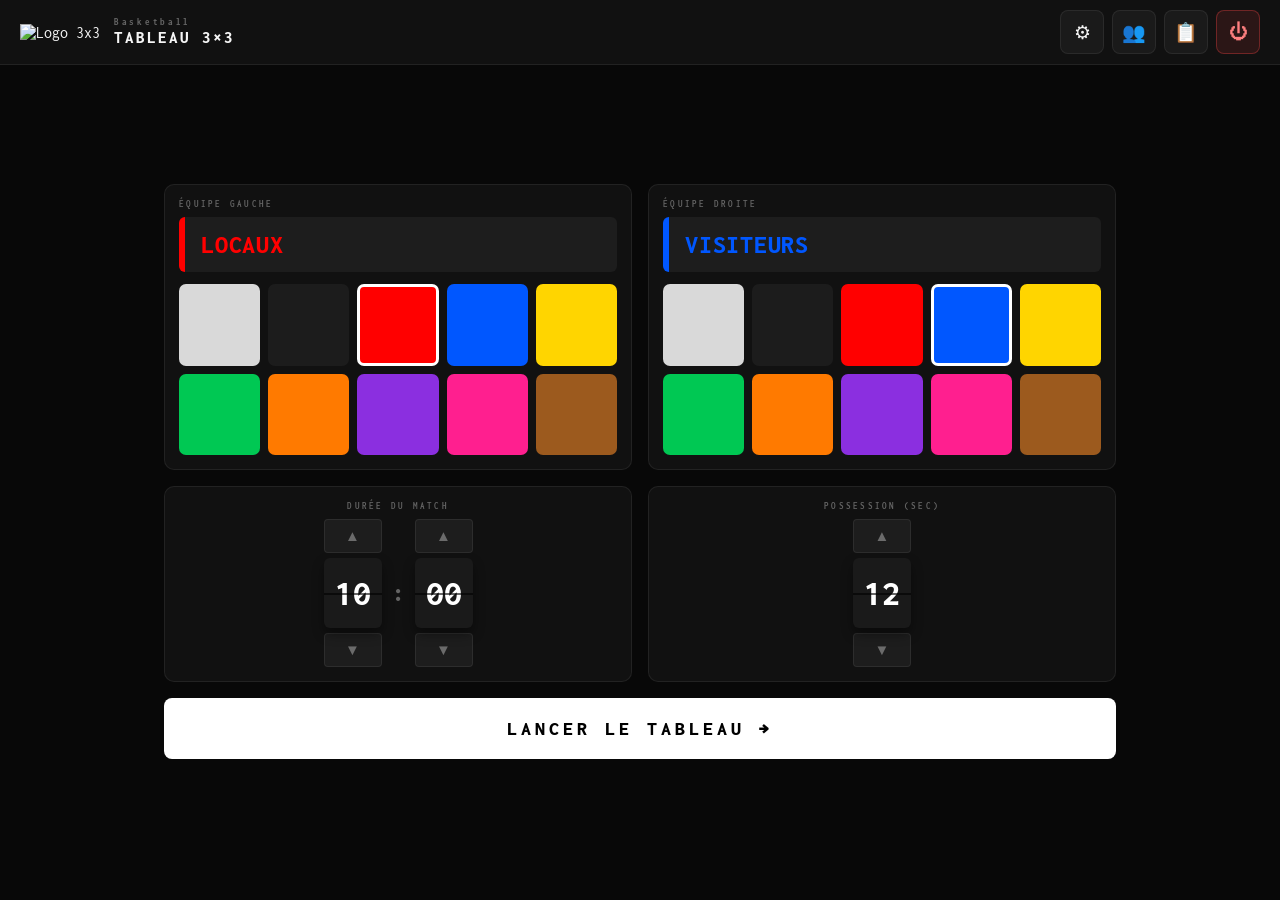
==== static/config.html @ 63935a34 "Initial commit" ====
<!DOCTYPE html>
<html lang="fr">
<head>
  <meta charset="UTF-8">
  <meta name="viewport" content="width=device-width, initial-scale=1.0">
  <title>Config</title>
  <link href="https://fonts.googleapis.com/css2?family=Inconsolata:wght@400;700;800&display=swap" rel="stylesheet">
  <style>
    *, *::before, *::after { box-sizing: border-box; margin: 0; padding: 0; }
    :root {
      --bg: #080808; --surface: #111;
      --border: rgba(255,255,255,0.07);
      --text: #f5f5f5; --muted: rgba(255,255,255,0.35);
      --green: #22c55e; --red: #ef4444;
    }
    html, body { height: 100%; overflow: hidden; }
    body { background: var(--bg); color: var(--text); font-family: 'Inconsolata', monospace; font-weight: 400; display: flex; flex-direction: column; }

    /* TOP BAR */
    .topbar { display:flex; align-items:center; justify-content:space-between; padding:10px 20px; background:var(--surface); border-bottom:1px solid var(--border); flex-shrink:0; }
    .topbar-left { display:flex; align-items:center; gap:14px; }
    .topbar-logo img { width:34px; height:34px; object-fit:contain; }
    .topbar-title { font-size:17px; font-weight:800; letter-spacing:0.12em; line-height:1; }
    .topbar-title small { display:block; font-size:9px; letter-spacing:0.3em; color:var(--muted); margin-bottom:2px; }
    .topbar-icons { display:flex; align-items:center; gap:8px; }
    .icon-btn { width:44px; height:44px; border-radius:8px; border:1px solid var(--border); background:rgba(255,255,255,0.04); color:var(--text); font-size:19px; cursor:pointer; display:flex; align-items:center; justify-content:center; transition:background .15s; flex-shrink:0; }
    .icon-btn:active { background:rgba(255,255,255,0.14); }
    .icon-btn-danger { border-color:rgba(239,68,68,0.35); background:rgba(239,68,68,0.12); color:#ff8080; }

    /* MAIN STAGE — pensé pour tenir sur 1024×600 sans défiler */
    .main-stage { flex:1; display:flex; flex-direction:column; justify-content:center; gap:16px; padding:16px 24px; max-width:1000px; margin:0 auto; width:100%; min-height:0; }

    .teams-row { display:flex; gap:16px; align-items:stretch; }
    .team-card { flex:1; background:var(--surface); border:1px solid var(--border); border-radius:10px; padding:14px; min-width:0; }
    .field-label { font-size:9px; font-weight:700; letter-spacing:0.25em; color:var(--muted); text-transform:uppercase; margin-bottom:8px; }
    .team-name-big {
      font-size:clamp(18px,2.6vw,26px); font-weight:800; letter-spacing:0.03em; text-transform:uppercase;
      padding:14px 16px; border-radius:6px; background:rgba(255,255,255,0.05);
      border-left:6px solid currentColor; cursor:pointer; margin-bottom:12px;
      white-space:nowrap; overflow:hidden; text-overflow:ellipsis;
    }
    .team-name-big:active { background:rgba(255,255,255,0.1); }
    .color-grid { display:grid; grid-template-columns:repeat(5,1fr); gap:8px; }
    .color-grid .swatch { width:100%; aspect-ratio:1; border-radius:7px; cursor:pointer; border:3px solid transparent; transition:transform .1s; }
    .color-grid .swatch:active { transform:scale(0.92); }
    .color-grid .swatch.active { border-color:#fff; }

    .settings-row { display:flex; gap:16px; align-items:flex-start; }
    .settings-block { flex:1; background:var(--surface); border:1px solid var(--border); border-radius:10px; padding:14px; display:flex; flex-direction:column; align-items:center; }
    .time-picker-container { display:flex; align-items:center; gap:10px; }
    .flip-group { display:flex; flex-direction:column; align-items:center; gap:5px; }
    .flip-card { position:relative; width:58px; height:70px; background:#1a1a1a; border-radius:6px; display:flex; align-items:center; justify-content:center; box-shadow:0 6px 12px rgba(0,0,0,0.4); overflow:hidden; }
    .flip-card::after { content:""; position:absolute; top:50%; left:0; width:100%; height:2px; background:rgba(0,0,0,0.6); z-index:2; }
    .flip-input { width:100%; height:100%; background:transparent; border:none; color:#fff; font-family:'Inconsolata',monospace; font-size:36px; font-weight:800; text-align:center; outline:none; z-index:1; }
    input::-webkit-outer-spin-button,input::-webkit-inner-spin-button { -webkit-appearance:none; }
    input[type=number] { -moz-appearance:textfield; appearance:textfield; }
    .flip-btn { background:rgba(255,255,255,0.05); border:1px solid var(--border); color:var(--muted); width:58px; height:34px; border-radius:4px; cursor:pointer; display:flex; align-items:center; justify-content:center; font-size:15px; }
    .flip-btn:active { background:#fff; color:#000; }
    .time-separator { font-size:26px; font-weight:800; color:var(--muted); }

    .btn-launch { width:100%; background:#fff; color:#000; border:none; border-radius:8px; font-family:'Inconsolata',monospace; font-weight:800; font-size:20px; letter-spacing:0.2em; text-transform:uppercase; padding:20px; cursor:pointer; flex-shrink:0; }
    .btn-launch:active { opacity:0.85; }
    .status { text-align:center; font-size:11px; margin-top:6px; min-height:16px; color:var(--muted); }
    .status.ok { color:var(--green); }
    .status.err { color:var(--red); }

    /* MODALES (partagées) */
    .modal-overlay { display:none; position:fixed; inset:0; z-index:500; align-items:flex-end; justify-content:center; }
    .modal-overlay.open { display:flex; }
    .modal-backdrop { position:absolute; inset:0; background:rgba(0,0,0,0.72); backdrop-filter:blur(8px); }
    .modal-sheet { position:relative; width:100%; max-width:560px; max-height:90vh; background:#131313; border:1px solid rgba(255,255,255,0.09); border-radius:14px 14px 0 0; display:flex; flex-direction:column; transform:translateY(100%); transition:transform .28s cubic-bezier(0.32,0.72,0,1); }
    .modal-overlay.open .modal-sheet { transform:translateY(0); }
    .modal-handle { width:40px; height:4px; border-radius:2px; background:rgba(255,255,255,0.15); margin:12px auto 0; flex-shrink:0; }
    .modal-header { display:flex; align-items:center; justify-content:space-between; padding:12px 18px 10px; flex-shrink:0; border-bottom:1px solid var(--border); }
    .modal-title { font-size:11px; font-weight:700; letter-spacing:0.3em; color:var(--muted); text-transform:uppercase; }
    .modal-close { background:none; border:none; color:var(--muted); cursor:pointer; font-size:20px; line-height:1; padding:6px 8px; }
    .modal-body { overflow-y:auto; padding:16px 18px 28px; display:flex; flex-direction:column; gap:16px; }
    .modal-section-label { font-size:9px; font-weight:700; letter-spacing:0.3em; color:var(--muted); text-transform:uppercase; margin-bottom:8px; }
    .modal-sep { border:none; border-top:1px solid var(--border); }

    /* Modale équipe : saisie du nom */
    .modal-name-row { display:flex; gap:8px; align-items:center; }
    .modal-name-input { flex:1; background:rgba(255,255,255,0.05); border:1px solid rgba(255,255,255,0.1); border-radius:4px; color:#fff; font-family:'Inconsolata',monospace; font-size:20px; font-weight:800; outline:none; text-transform:uppercase; padding:10px 12px; }
    .modal-preview { height:38px; border-radius:4px; display:flex; align-items:center; padding:0 12px; font-size:15px; font-weight:800; border-left:4px solid currentColor; margin-top:10px; }
    .modal-hint { font-size:10px; color:var(--muted); margin-top:8px; }
    .btn-save-team { width:100%; padding:14px 0; cursor:pointer; background:rgba(255,255,255,0.06); border:1px solid rgba(255,255,255,0.12); border-radius:6px; color:var(--text); font-family:'Inconsolata',monospace; font-weight:700; font-size:13px; letter-spacing:0.15em; text-transform:uppercase; display:flex; align-items:center; justify-content:center; gap:7px; }

    /* Clavier tactile */
    .osk { display:flex; flex-direction:column; gap:6px; margin-top:10px; padding:8px; background:rgba(255,255,255,0.03); border:1px solid var(--border); border-radius:8px; }
    .osk-row { display:flex; gap:5px; }
    .osk-key { flex:1; min-width:0; padding:14px 0; background:rgba(255,255,255,0.06); border:1px solid rgba(255,255,255,0.1); border-radius:5px; color:var(--text); font-weight:800; font-size:15px; cursor:pointer; user-select:none; }
    .osk-key:active { background:rgba(255,255,255,0.22); }
    .osk-space { flex:4; }
    .osk-done { flex:1.6; background:#2a9d8f; color:#04211c; border-color:#2a9d8f; }
    .osk-back { flex:1.6; }

    /* Listes (équipes enregistrées, historique) */
    .saved-list { display:flex; flex-direction:column; gap:6px; }
    .saved-row { display:flex; align-items:center; gap:10px; padding:12px 12px; border-radius:6px; background:rgba(255,255,255,0.03); border:1px solid rgba(255,255,255,0.06); }
    .saved-dot { width:14px; height:14px; border-radius:50%; flex-shrink:0; }
    .saved-name { flex:1; font-size:15px; font-weight:800; letter-spacing:0.05em; text-transform:uppercase; cursor:pointer; white-space:nowrap; overflow:hidden; text-overflow:ellipsis; }
    .btn-load { background:rgba(255,255,255,0.08); border:1px solid rgba(255,255,255,0.12); border-radius:4px; color:var(--text); cursor:pointer; font-family:'Inconsolata',monospace; font-size:11px; font-weight:700; letter-spacing:0.12em; padding:8px 12px; white-space:nowrap; flex-shrink:0; }
    .btn-del { background:none; border:none; color:rgba(255,255,255,0.25); cursor:pointer; font-size:18px; padding:6px 8px; flex-shrink:0; }
    .btn-del:active { color:var(--red); }
    .saved-empty { font-size:12px; color:var(--muted); text-align:center; padding:20px 0; letter-spacing:0.08em; }
    .match-row { display:flex; align-items:center; gap:10px; padding:12px; border-radius:6px; background:rgba(255,255,255,0.03); border:1px solid rgba(255,255,255,0.06); }
    .match-date { font-size:10px; color:var(--muted); width:80px; flex-shrink:0; }
    .match-teams { flex:1; font-size:14px; font-weight:800; letter-spacing:0.03em; text-transform:uppercase; overflow:hidden; text-overflow:ellipsis; white-space:nowrap; }
    .match-score { font-size:15px; font-weight:800; font-family:'Inconsolata',monospace; flex-shrink:0; }

    /* Réglages (décimale + son) */
    .toggle-switch { display:flex; align-items:center; justify-content:space-between; padding:12px 0; border-bottom:1px solid var(--border); }
    .toggle-switch:last-child { border-bottom:none; }
    .toggle-switch-label { font-size:14px; font-weight:600; }
    .toggle-switch-btn { width:50px; height:28px; border-radius:14px; border:none; cursor:pointer; background:rgba(128,128,128,0.25); position:relative; flex-shrink:0; }
    .toggle-switch-btn::after { content:''; position:absolute; top:3px; left:3px; width:22px; height:22px; border-radius:50%; background:#fff; transition:transform .15s; }
    .toggle-switch-btn.on { background:#22c55e; }
    .toggle-switch-btn.on::after { transform:translateX(22px); }
    .stepper { display:flex; align-items:center; gap:10px; }
    .stepper-btn { width:36px; height:36px; border-radius:8px; border:1px solid var(--border); background:rgba(255,255,255,0.06); color:var(--text); font-size:18px; font-weight:800; cursor:pointer; }
    .stepper-btn:active { background:rgba(255,255,255,0.18); }
    .stepper-val { font-family:'Inconsolata',monospace; font-weight:800; font-size:18px; min-width:26px; text-align:center; }

    /* Écrans détectés */
    .screens-grid { display:flex; flex-direction:column; gap:8px; }
    .screen-row { display:flex; align-items:center; gap:10px; padding:12px; border-radius:6px; background:rgba(255,255,255,0.03); border:1px solid rgba(255,255,255,0.07); }
    .screen-dot { width:8px; height:8px; border-radius:50%; background:var(--green); flex-shrink:0; }
    .screen-info { flex:1; }
    .screen-name { font-size:12px; font-weight:800; letter-spacing:0.1em; color:var(--text); }
    .screen-res { font-size:10px; letter-spacing:0.1em; color:var(--muted); margin-top:2px; }
    .btn-screen { padding:10px 14px; border-radius:5px; border:none; cursor:pointer; font-family:'Inconsolata',monospace; font-weight:800; font-size:11px; letter-spacing:0.1em; text-transform:uppercase; flex-shrink:0; }
    .btn-screen-1 { background:#fff; color:#000; }
    .btn-screen-2 { background:#1d4ed8; color:#fff; }
    .screens-empty { font-size:11px; letter-spacing:0.1em; color:var(--muted); text-align:center; padding:16px 0; }
    .screens-scanning { font-size:10px; letter-spacing:0.15em; color:var(--muted); text-align:center; padding:8px 0; }
    .btn-fullscreen { padding:10px 12px; border-radius:5px; border:none; cursor:pointer; font-family:'Inconsolata',monospace; font-weight:800; font-size:14px; background:rgba(255,255,255,0.08); color:var(--muted); flex-shrink:0; }
    .btn-fullscreen.active { background:#22c55e; color:#000; }

    .toast { position:fixed; bottom:20px; left:50%; transform:translateX(-50%) translateY(12px); background:#1c1c1c; border:1px solid rgba(255,255,255,0.1); border-radius:6px; padding:10px 20px; font-size:12px; letter-spacing:0.12em; color:var(--text); opacity:0; pointer-events:none; z-index:600; transition:opacity .2s,transform .2s; }
    .toast.show { opacity:1; transform:translateX(-50%) translateY(0); }

    /* Petit écran de secours (au cas où la résolution serait plus réduite que prévu) */
    @media (max-height:560px), (max-width:900px) {
      .main-stage { overflow-y:auto; justify-content:flex-start; }
    }
  </style>
</head>
<body>

<div class="topbar">
  <div class="topbar-left">
    <div class="topbar-logo"><img src="/logo.png" alt="Logo 3x3"></div>
    <div class="topbar-title"><small>Basketball</small>TABLEAU 3×3</div>
  </div>
  <div class="topbar-icons">
    <button class="icon-btn" onclick="openGenericModal('settingsModal')" title="Réglages">⚙</button>
    <button class="icon-btn" onclick="openGenericModal('teamsMgmtModal')" title="Équipes enregistrées">👥</button>
    <button class="icon-btn" id="screensIconBtn" onclick="openGenericModal('screensModal')" title="Écrans" style="display:none">🖥</button>
    <button class="icon-btn" onclick="openGenericModal('historyModal')" title="Historique des matchs">📋</button>
    <button class="icon-btn icon-btn-danger" id="btnShutdown" onclick="shutdownPi()" title="Éteindre le Raspberry Pi">⏻</button>
  </div>
</div>

<div class="main-stage">

  <div class="teams-row">
    <div class="team-card">
      <div class="field-label">Équipe gauche</div>
      <div class="team-name-big" id="nameHome" onclick="openModal('Home')" style="color:#ff0000;border-left-color:#ff0000">LOCAUX</div>
      <div class="color-grid" id="swatchHome"></div>
    </div>
    <div class="team-card">
      <div class="field-label">Équipe droite</div>
      <div class="team-name-big" id="nameAway" onclick="openModal('Away')" style="color:#0057ff;border-left-color:#0057ff">VISITEURS</div>
      <div class="color-grid" id="swatchAway"></div>
    </div>
  </div>

  <div class="settings-row">
    <div class="settings-block">
      <div class="field-label">Durée du match</div>
      <div class="time-picker-container">
        <div class="flip-group">
          <button class="flip-btn" onclick="adjustTime('min',1)">▲</button>
          <div class="flip-card"><input type="number" id="matchMin" class="flip-input" value="10" min="0" max="99" inputmode="numeric"></div>
          <button class="flip-btn" onclick="adjustTime('min',-1)">▼</button>
        </div>
        <div class="time-separator">:</div>
        <div class="flip-group">
          <button class="flip-btn" onclick="adjustTime('sec',1)">▲</button>
          <div class="flip-card"><input type="number" id="matchSec" class="flip-input" value="00" min="0" max="59" inputmode="numeric"></div>
          <button class="flip-btn" onclick="adjustTime('sec',-1)">▼</button>
        </div>
      </div>
    </div>
    <div class="settings-block">
      <div class="field-label">Possession (sec)</div>
      <div class="flip-group">
        <button class="flip-btn" onclick="adjustPossession(1)">▲</button>
        <div class="flip-card"><input class="flip-input" type="number" id="possMax" value="12" min="1" max="60" inputmode="numeric"></div>
        <button class="flip-btn" onclick="adjustPossession(-1)">▼</button>
      </div>
    </div>
  </div>

  <div>
    <button class="btn-launch" onclick="launch()">LANCER LE TABLEAU →</button>
    <div class="status" id="status"></div>
  </div>

  <input type="hidden" id="colorHome" value="#ff0000">
  <input type="hidden" id="colorAway" value="#0057ff">
</div>

<!-- MODALE ÉQUIPE (nom + choix parmi les équipes enregistrées) -->
<div class="modal-overlay" id="teamModal">
  <div class="modal-backdrop" onclick="closeModal()"></div>
  <div class="modal-sheet">
    <div class="modal-handle"></div>
    <div class="modal-header">
      <span class="modal-title" id="modalTitle">ÉQUIPE GAUCHE</span>
      <button class="modal-close" onclick="closeModal()">✕</button>
    </div>
    <div class="modal-body">
      <div>
        <div class="modal-section-label">Nom de l'équipe</div>
        <div class="modal-name-row">
          <input type="hidden" id="modalColor">
          <input class="modal-name-input" id="modalNameInput" type="text" maxlength="15"
                 placeholder="NOM ÉQUIPE" readonly
                 onfocus="document.getElementById('onScreenKeyboard').style.display='flex'"
                 onkeydown="if(event.key==='Enter') closeModal()">
        </div>
        <div class="osk" id="onScreenKeyboard" style="display:none"></div>
        <div class="modal-preview" id="modalPreview" style="background:rgba(0,0,0,0);color:#e63946;border-left-color:#e63946">APERÇU</div>
        <div class="modal-hint">La couleur se choisit depuis l'écran principal, pas ici.</div>
      </div>
      <button class="btn-save-team" onclick="saveTeam()">💾 &nbsp;Enregistrer cette équipe</button>
      <hr class="modal-sep">
      <div>
        <div class="modal-section-label">Équipes enregistrées</div>
        <div class="saved-list" id="savedList"></div>
      </div>
    </div>
  </div>
</div>

<!-- MODALE RÉGLAGES (décimale + son) -->
<div class="modal-overlay" id="settingsModal">
  <div class="modal-backdrop" onclick="closeGenericModal('settingsModal')"></div>
  <div class="modal-sheet">
    <div class="modal-handle"></div>
    <div class="modal-header">
      <span class="modal-title">RÉGLAGES</span>
      <button class="modal-close" onclick="closeGenericModal('settingsModal')">✕</button>
    </div>
    <div class="modal-body">
      <div>
        <div class="modal-section-label">Décimale sous 10s de possession</div>
        <div class="toggle-switch">
          <span class="toggle-switch-label">Tableau général (et la tactile)</span>
          <button class="toggle-switch-btn" id="decToggleScoreboard" onclick="toggleDecOption('scoreboard')"></button>
        </div>
        <div class="toggle-switch">
          <span class="toggle-switch-label">Écran de possession</span>
          <button class="toggle-switch-btn" id="decTogglePossession" onclick="toggleDecOption('possession')"></button>
        </div>
      </div>
      <hr class="modal-sep">
      <div>
        <div class="modal-section-label">Son</div>
        <div class="toggle-switch">
          <span class="toggle-switch-label">Klaxon de fin de période</span>
          <button class="toggle-switch-btn" id="soundToggle" onclick="toggleSound()"></button>
        </div>
      </div>
      <hr class="modal-sep">
      <div>
        <div class="modal-section-label">Fin de match ("balle de match")</div>
        <div class="toggle-switch">
          <span class="toggle-switch-label">Score pour gagner</span>
          <div class="stepper">
            <button class="stepper-btn" onclick="adjustMatchRule('target_score',-1)">−</button>
            <span class="stepper-val" id="targetScoreVal">21</span>
            <button class="stepper-btn" onclick="adjustMatchRule('target_score',1)">+</button>
          </div>
        </div>
        <div class="toggle-switch">
          <span class="toggle-switch-label">Écart minimum</span>
          <div class="stepper">
            <button class="stepper-btn" onclick="adjustMatchRule('win_margin',-1)">−</button>
            <span class="stepper-val" id="winMarginVal">2</span>
            <button class="stepper-btn" onclick="adjustMatchRule('win_margin',1)">+</button>
          </div>
        </div>
        <div class="modal-hint">Le score et la bande de couleur de l'équipe concernée pulsent dès qu'un panier suffirait à terminer le match.</div>
      </div>
    </div>
  </div>
</div>

<!-- MODALE ÉQUIPES ENREGISTRÉES (gestion, hors contexte d'un côté précis) -->
<div class="modal-overlay" id="teamsMgmtModal">
  <div class="modal-backdrop" onclick="closeGenericModal('teamsMgmtModal')"></div>
  <div class="modal-sheet">
    <div class="modal-handle"></div>
    <div class="modal-header">
      <span class="modal-title">ÉQUIPES ENREGISTRÉES</span>
      <button class="modal-close" onclick="closeGenericModal('teamsMgmtModal')">✕</button>
    </div>
    <div class="modal-body">
      <div id="teamsManageList"><div class="saved-empty">Chargement...</div></div>
    </div>
  </div>
</div>

<!-- MODALE ÉCRANS DÉTECTÉS -->
<div class="modal-overlay" id="screensModal">
  <div class="modal-backdrop" onclick="closeGenericModal('screensModal')"></div>
  <div class="modal-sheet">
    <div class="modal-handle"></div>
    <div class="modal-header">
      <span class="modal-title">ÉCRANS DÉTECTÉS</span>
      <button class="modal-close" onclick="closeGenericModal('screensModal')">✕</button>
    </div>
    <div class="modal-body">
      <div class="screens-grid" id="screensGrid">
        <div class="screens-scanning">Détection en cours...</div>
      </div>
      <div class="status" id="displayStatus"></div>
    </div>
  </div>
</div>

<!-- MODALE HISTORIQUE DES MATCHS -->
<div class="modal-overlay" id="historyModal">
  <div class="modal-backdrop" onclick="closeGenericModal('historyModal')"></div>
  <div class="modal-sheet">
    <div class="modal-handle"></div>
    <div class="modal-header">
      <span class="modal-title">HISTORIQUE DES MATCHS</span>
      <button class="modal-close" onclick="closeGenericModal('historyModal')">✕</button>
    </div>
    <div class="modal-body">
      <div id="matchesList"><div class="saved-empty">Chargement...</div></div>
    </div>
  </div>
</div>

<div class="toast" id="toast"></div>

<script>
// Palette fixe : blanc/noir en gris pour ressortir du fond blanc du
// tableau, puis des couleurs primaires/secondaires vives et saturées.
// C'est ICI qu'il faut modifier les teintes si elles ne conviennent pas.
const COLORS = [
  '#d9d9d9', // blanc (gris très clair)
  '#1c1c1c', // noir (gris très foncé)
  '#ff0000', // rouge (primaire)
  '#0057ff', // bleu (primaire)
  '#ffd500', // jaune (primaire)
  '#00c853', // vert (secondaire)
  '#ff7a00', // orange (secondaire)
  '#8b2fe0', // violet (secondaire)
  '#ff1f8f', // rose
  '#9c5a1e', // marron
];

// Équipes enregistrées — persistées côté serveur (~/scoreboard-data/teams.json
// via /api/teams), pour survivre aux redémarrages du Pi.
let _teamsCache = [];
let _side = null;

async function fetchTeams() {
  try {
    const r = await fetch('/api/teams');
    if (r.ok) _teamsCache = await r.json();
  } catch (e) { /* on garde le cache existant si le serveur est injoignable */ }
  return _teamsCache;
}

// Clavier tactile intégré à la page pour saisir le nom des équipes — on
// évite volontairement de dépendre d'un clavier virtuel système (peu
// fiable sous Wayland sur ce Pi), tout est géré ici en JS pur.
const OSK_ROWS = [
  ['1','2','3','4','5','6','7','8','9','0'],
  ['A','Z','E','R','T','Y','U','I','O','P'],
  ['Q','S','D','F','G','H','J','K','L','M'],
  ['W','X','C','V','B','N'],
];
function buildOnScreenKeyboard() {
  const osk = document.getElementById('onScreenKeyboard');
  osk.innerHTML = '';
  OSK_ROWS.forEach((keys, i) => {
    const rowEl = document.createElement('div');
    rowEl.className = 'osk-row';
    keys.forEach(k => {
      const btn = document.createElement('button');
      btn.type = 'button'; btn.className = 'osk-key'; btn.textContent = k;
      btn.onclick = () => oskInsert(k);
      rowEl.appendChild(btn);
    });
    if (i === OSK_ROWS.length - 1) {
      const back = document.createElement('button');
      back.type = 'button'; back.className = 'osk-key osk-back'; back.textContent = '⌫';
      back.onclick = oskBackspace;
      rowEl.appendChild(back);
    }
    osk.appendChild(rowEl);
  });
  const lastRow = document.createElement('div');
  lastRow.className = 'osk-row';
  const space = document.createElement('button');
  space.type = 'button'; space.className = 'osk-key osk-space'; space.textContent = 'ESPACE';
  space.onclick = () => oskInsert(' ');
  const done = document.createElement('button');
  done.type = 'button'; done.className = 'osk-key osk-done'; done.textContent = 'OK';
  done.onclick = () => { document.getElementById('onScreenKeyboard').style.display = 'none'; };
  lastRow.appendChild(space); lastRow.appendChild(done);
  osk.appendChild(lastRow);
}
function oskInsert(ch) {
  const input = document.getElementById('modalNameInput');
  // Toujours en fin de chaîne, jamais basé sur selectionStart/End : ces
  // valeurs ne sont pas fiables une fois que le focus est parti sur le
  // bouton du clavier tactile (ce qui arrive à chaque frappe), ce qui
  // provoquait une réinitialisation du curseur en position 0.
  if (input.maxLength > 0 && input.value.length >= input.maxLength) return;
  input.value += ch;
  refreshModalPreview();
}
function oskBackspace() {
  const input = document.getElementById('modalNameInput');
  input.value = input.value.slice(0, -1);
  refreshModalPreview();
}
buildOnScreenKeyboard();

// Son
let soundEnabled = localStorage.getItem('soundEnabled') !== '0';
function updateSoundUI() {
  document.getElementById('soundToggle').classList.toggle('on', soundEnabled);
}
function toggleSound() { soundEnabled = !soundEnabled; localStorage.setItem('soundEnabled', soundEnabled ? '1' : '0'); updateSoundUI(); }
updateSoundUI();

// Pi detection
const isPi = window.innerHeight <= 650 || /armv|aarch64/i.test(navigator.userAgent) || ['scoreboard.local','192.168.4.1'].includes(location.hostname);
if (isPi) document.getElementById('screensIconBtn').style.display = 'flex';

// Swatches page principale
function buildSwatches(side) {
  const el = document.getElementById('swatch' + side);
  const cv = document.getElementById('color' + side).value;
  COLORS.forEach(col => {
    const s = document.createElement('div');
    s.className = 'swatch' + (col.toLowerCase() === cv.toLowerCase() ? ' active' : '');
    s.style.background = col;
    s.onclick = () => { document.getElementById('color' + side).value = col; syncColor(side); };
    el.appendChild(s);
  });
}
function syncColor(side) {
  const c = document.getElementById('color' + side).value;
  const nameEl = document.getElementById('name' + side);
  nameEl.style.color = c;
  nameEl.style.borderLeftColor = c;
  document.querySelectorAll('#swatch' + side + ' .swatch').forEach(s => s.classList.toggle('active', s.style.backgroundColor === hexToRgb(c)));
}
function hexToRgb(h) { const r=parseInt(h.slice(1,3),16),g=parseInt(h.slice(3,5),16),b=parseInt(h.slice(5,7),16); return `rgb(${r}, ${g}, ${b})`; }

// Modale équipe
async function openModal(side) {
  _side = side;
  document.getElementById('modalTitle').textContent = side === 'Home' ? 'ÉQUIPE GAUCHE' : 'ÉQUIPE DROITE';
  const name  = document.getElementById('name' + side).textContent;
  const color = document.getElementById('color' + side).value;
  document.getElementById('modalNameInput').value = name;
  document.getElementById('modalColor').value = color;
  refreshModalPreview();
  document.getElementById('teamModal').classList.add('open');
  await fetchTeams();
  renderSavedList();
}

function closeModal() {
  applyToCurrent();
  document.getElementById('onScreenKeyboard').style.display = 'none';
  document.getElementById('teamModal').classList.remove('open');
}

function applyToCurrent() {
  if (!_side) return;
  const name  = document.getElementById('modalNameInput').value.trim().toUpperCase();
  const color = document.getElementById('modalColor').value;
  if (!name) return;
  document.getElementById('name' + _side).textContent = name;
  document.getElementById('color' + _side).value = color;
  syncColor(_side);
}

// La couleur ne se choisit plus dans la modale (doublon avec la page
// principale) — #modalColor est un simple champ caché qui porte la valeur,
// juste pour teinter l'aperçu du nom.
function refreshModalPreview() {
  const name  = document.getElementById('modalNameInput').value.trim().toUpperCase() || 'APERÇU';
  const color = document.getElementById('modalColor').value;
  const el    = document.getElementById('modalPreview');
  el.textContent = name;
  el.style.color = color; el.style.borderLeftColor = color; el.style.background = color + '1f';
}

async function saveTeam() {
  const name  = document.getElementById('modalNameInput').value.trim().toUpperCase();
  const color = document.getElementById('modalColor').value;
  if (!name) return;
  // On retrouve une équipe existante par son nom pour la mettre à jour
  // (même id) plutôt que d'en créer une nouvelle à chaque enregistrement.
  await fetchTeams();
  const existing = _teamsCache.find(t => t.name === name);
  try {
    const r = await fetch('/api/teams', {
      method: 'POST',
      headers: { 'Content-Type': 'application/json' },
      body: JSON.stringify({ id: existing ? existing.id : '', name, color })
    });
    if (!r.ok) throw new Error('save failed');
    await fetchTeams();
    renderSavedList();
    renderTeamsManageList();
    showToast('✓ ' + name + ' enregistrée');
  } catch (e) {
    showToast('✗ Échec de l\'enregistrement (serveur injoignable ?)');
  }
}

function loadTeam(name, color) {
  document.getElementById('modalNameInput').value = name;
  document.getElementById('modalColor').value = color;
  refreshModalPreview();
}

async function deleteTeam(id) {
  try { await fetch('/api/teams?id=' + encodeURIComponent(id), { method: 'DELETE' }); } catch (e) {}
  await fetchTeams();
  renderSavedList();
  renderTeamsManageList();
}

function renderSavedList() {
  const el = document.getElementById('savedList');
  const teams = _teamsCache;
  el.innerHTML = '';
  if (!teams.length) { el.innerHTML = '<div class="saved-empty">Aucune équipe enregistrée</div>'; return; }
  teams.forEach(({ id, name, color }) => {
    const safeName = name.replace(/'/g,"\\'");
    const row  = document.createElement('div');
    row.className = 'saved-row';
    row.innerHTML = `<div class="saved-dot" style="background:${color}"></div><div class="saved-name" onclick="loadTeam('${safeName}','${color}')">${name}</div><button class="btn-load" onclick="loadTeam('${safeName}','${color}')">CHOISIR</button><button class="btn-del" onclick="deleteTeam('${id}')">🗑</button>`;
    el.appendChild(row);
  });
}

// ── Gestion des équipes enregistrées (modale dédiée, hors contexte d'un côté) ──
async function loadTeamsManage() {
  await fetchTeams();
  renderTeamsManageList();
}

function renderTeamsManageList() {
  const el = document.getElementById('teamsManageList');
  if (!el) return;
  const teams = _teamsCache;
  el.innerHTML = '';
  if (!teams.length) { el.innerHTML = '<div class="saved-empty">Aucune équipe enregistrée</div>'; return; }
  teams.forEach(({ id, name, color }) => {
    const safeName = name.replace(/'/g,"\\'");
    const row = document.createElement('div');
    row.className = 'saved-row';
    row.innerHTML = `<div class="saved-dot" style="background:${color}"></div><div class="saved-name" style="cursor:default">${name}</div><button class="btn-del" onclick="deleteTeamManage('${id}','${safeName}')" title="Supprimer">🗑</button>`;
    el.appendChild(row);
  });
}

async function deleteTeamManage(id, name) {
  if (!confirm('Supprimer l\'équipe "' + name + '" ? (utile pour repartir propre à chaque tournoi)')) return;
  await deleteTeam(id);
}

// ── Historique des matchs ──
async function loadMatches() {
  const el = document.getElementById('matchesList');
  try {
    const r = await fetch('/api/matches');
    if (!r.ok) throw new Error('fetch failed');
    renderMatches(await r.json());
  } catch (e) {
    el.innerHTML = '<div class="saved-empty">Impossible de charger l\'historique</div>';
  }
}

function renderMatches(list) {
  const el = document.getElementById('matchesList');
  el.innerHTML = '';
  if (!list.length) { el.innerHTML = '<div class="saved-empty">Aucun match enregistré</div>'; return; }
  // Déjà trié du plus récent au plus ancien par le serveur.
  list.forEach(m => {
    const d = new Date(m.date);
    const dateStr = d.toLocaleDateString('fr-FR', { day: '2-digit', month: '2-digit' })
      + ' ' + d.toLocaleTimeString('fr-FR', { hour: '2-digit', minute: '2-digit' });
    const row = document.createElement('div');
    row.className = 'match-row';
    row.innerHTML = `<span class="match-date">${dateStr}</span><span class="match-teams">${m.home_team} <span style="opacity:.4">vs</span> ${m.away_team}</span><span class="match-score">${m.score_home} – ${m.score_away}</span><button class="btn-del" onclick="deleteMatch('${m.id}')" title="Supprimer">🗑</button>`;
    el.appendChild(row);
  });
}

async function deleteMatch(id) {
  if (!confirm('Supprimer ce match de l\'historique ?')) return;
  try {
    await fetch('/api/matches?id=' + encodeURIComponent(id), { method: 'DELETE' });
    loadMatches();
  } catch (e) { showToast('✗ Échec de la suppression'); }
}

let _toastTmr;
function showToast(msg) {
  const t = document.getElementById('toast');
  t.textContent = msg; t.classList.add('show');
  clearTimeout(_toastTmr); _toastTmr = setTimeout(() => t.classList.remove('show'), 2400);
}

// Durée / Possession
function adjustTime(type, amount) {
  const id = type === 'min' ? 'matchMin' : 'matchSec';
  const input = document.getElementById(id);
  let val = parseInt(input.value) + amount;
  if (type === 'sec') { if (val > 59) { val = 0; adjustTime('min',1); } if (val < 0) { val = 59; adjustTime('min',-1); } }
  if (val < 0) val = 0;
  if (type === 'min' && val > 99) val = 99;
  input.value = val.toString().padStart(2,'0');
}
function adjustPossession(amount) {
  const input = document.getElementById('possMax');
  let val = (parseInt(input.value) || 0) + amount;
  if (val < 1) val = 1; if (val > 60) val = 60;
  input.value = val;
}

// ── Détection écrans (uniquement pendant que la modale est ouverte) ──
let _screensCache = [];
let _screensPollTimer = null;

async function pollScreens() {
  try {
    const r = await fetch('/api/screens');
    if (!r.ok) return;
    const screens = await r.json();
    renderScreens(screens);
    _screensCache = screens;
  } catch {}
}

function renderScreens(screens) {
  const grid = document.getElementById('screensGrid');
  if (!screens || screens.length === 0) {
    grid.innerHTML = '<div class="screens-empty">Aucun écran HDMI détecté</div>';
    return;
  }
  grid.innerHTML = '';
  screens.forEach(s => {
    const isScoreboard = s.hdmi === 1;
    const label  = isScoreboard ? 'TABLEAU' : 'POSSESSION';
    const cls    = isScoreboard ? 'btn-screen-1' : 'btn-screen-2';
    const output = s.name;
    const title  = isScoreboard ? 'Tableau' : 'Possession';
    const row    = document.createElement('div');
    row.className = 'screen-row';
    row.id = `screen-row-${s.hdmi}`;
    row.innerHTML = `
      <div class="screen-dot"></div>
      <div class="screen-info">
        <div class="screen-name">HDMI ${s.hdmi} — ${label}</div>
        <div class="screen-res">${s.width}×${s.height} · ${parseFloat(s.refresh_hz).toFixed(0)} Hz</div>
      </div>
      <button class="btn-screen ${cls}" onclick="launchScreen(${s.hdmi},'${output}','${title}')">OUVRIR →</button>
      <button class="btn-fullscreen" id="fs-btn-${s.hdmi}" onclick="fullscreenWindow('${title}','${output}',${s.hdmi})">⛶</button>
    `;
    grid.appendChild(row);
  });
}

async function launchScreen(hdmiNum, output, title) {
  const s = document.getElementById('displayStatus');
  s.textContent = `Ouverture HDMI ${hdmiNum}...`; s.className = 'status';
  try {
    const r = await fetch('/api/launch', {
      method: 'POST',
      headers: { 'Content-Type': 'application/json' },
      body: JSON.stringify({ hdmi: hdmiNum })
    });
    const data = r.ok ? await r.json() : null;
    if (!data || !data.ok) {
      s.textContent = `✗ Erreur (${r.status})`; s.className = 'status err';
      return;
    }
    s.textContent = `⏳ Chargement... (déplacement dans 5s)`;
    s.className = 'status';

    setTimeout(async () => {
      try {
        const m = await fetch('/api/move-to-hdmi', {
          method: 'POST',
          headers: { 'Content-Type': 'application/json' },
          body: JSON.stringify({ output, title })
        });
        const md = m.ok ? await m.json() : null;
        if (md && md.ok) {
          s.textContent = `✓ ${data.resolution} — déplacé sur ${output}`;
          s.className = 'status ok';
        } else {
          s.textContent = `✓ Ouvert — déplacement manuel peut être nécessaire`;
          s.className = 'status ok';
        }
      } catch {
        s.textContent = `✓ Ouvert sur HDMI ${hdmiNum}`;
        s.className = 'status ok';
      }
    }, 5000);

  } catch { s.textContent = '✗ Serveur non joignable'; s.className = 'status err'; }
}

async function fullscreenWindow(title, output, hdmiNum) {
  const s = document.getElementById('displayStatus');
  const btn = document.getElementById(`fs-btn-${hdmiNum}`);
  s.textContent = `Mise en plein écran...`; s.className = 'status';
  try {
    const r = await fetch('/api/fullscreen', {
      method: 'POST',
      headers: { 'Content-Type': 'application/json' },
      body: JSON.stringify({ title, output })
    });
    const data = r.ok ? await r.json() : null;
    if (data && data.ok) {
      s.textContent = `✓ Plein écran sur ${output}`; s.className = 'status ok';
      if (btn) { btn.classList.add('active'); btn.textContent = '✓'; }
    } else {
      s.textContent = `✗ Erreur — déplacez d'abord la fenêtre sur l'écran`; s.className = 'status err';
    }
  } catch { s.textContent = '✗ Serveur non joignable'; s.className = 'status err'; }
}

// Lancer
async function launch() {
  const status = document.getElementById('status');
  status.textContent = 'Enregistrement...'; status.className = 'status';
  const mins = parseInt(document.getElementById('matchMin').value) || 0;
  const secs = parseInt(document.getElementById('matchSec').value) || 0;
  const payload = { team_home_name: document.getElementById('nameHome').textContent, team_away_name: document.getElementById('nameAway').textContent, team_home_color: document.getElementById('colorHome').value, team_away_color: document.getElementById('colorAway').value, match_duration: (mins*60)+secs, poss_max: parseFloat(document.getElementById('possMax').value), reset_match: true };
  try {
    const res = await fetch('/api/config', { method:'POST', headers:{'Content-Type':'application/json'}, body: JSON.stringify(payload) });
    if (res.ok) { status.className = 'status ok'; status.textContent = '✓ Configuration prête !'; window.open('/scoreboard?ctrl=1','_blank'); }
  } catch(e) { status.className = 'status err'; status.textContent = '✗ Erreur de connexion au serveur.'; }
}

// Réglages de décimale — persistés côté serveur (préférence d'affichage,
// pas un réglage par match : effet immédiat sur tous les écrans déjà
// ouverts via la diffusion WebSocket normale de l'état).
let _decOptions = { show_dec_scoreboard: false, show_dec_possession: false };

function renderDecToggles() {
  document.getElementById('decToggleScoreboard').classList.toggle('on', _decOptions.show_dec_scoreboard);
  document.getElementById('decTogglePossession').classList.toggle('on', _decOptions.show_dec_possession);
}

async function loadDecOptions() {
  try {
    const r = await fetch('/api/display-options');
    if (r.ok) _decOptions = await r.json();
  } catch (e) { /* on garde les valeurs par défaut si le serveur est injoignable */ }
  renderDecToggles();
}

async function toggleDecOption(which) {
  if (which === 'scoreboard') _decOptions.show_dec_scoreboard = !_decOptions.show_dec_scoreboard;
  else _decOptions.show_dec_possession = !_decOptions.show_dec_possession;
  renderDecToggles();
  try {
    await fetch('/api/display-options', {
      method: 'POST',
      headers: { 'Content-Type': 'application/json' },
      body: JSON.stringify(_decOptions)
    });
  } catch (e) { showToast('✗ Échec de l\'enregistrement (serveur injoignable ?)'); }
}

// Règle de fin de match ("balle de match") — persistante côté serveur,
// pas remise à zéro par "lancer le tableau" contrairement au score.
let _matchRules = { target_score: 21, win_margin: 2 };

function renderMatchRules() {
  document.getElementById('targetScoreVal').textContent = _matchRules.target_score;
  document.getElementById('winMarginVal').textContent = _matchRules.win_margin;
}

async function loadMatchRules() {
  try {
    const r = await fetch('/api/match-rules');
    if (r.ok) _matchRules = await r.json();
  } catch (e) { /* on garde les valeurs par défaut si le serveur est injoignable */ }
  renderMatchRules();
}

async function adjustMatchRule(which, delta) {
  _matchRules[which] = Math.max(1, (_matchRules[which] || 0) + delta);
  renderMatchRules();
  try {
    await fetch('/api/match-rules', {
      method: 'POST',
      headers: { 'Content-Type': 'application/json' },
      body: JSON.stringify(_matchRules)
    });
  } catch (e) { showToast('✗ Échec de l\'enregistrement (serveur injoignable ?)'); }
}

// Extinction du Pi depuis l'écran de configuration — utilise le même
// endpoint que la modale d'extinction déclenchée par le bouton power
// physique (/api/shutdown/confirm).
async function shutdownPi() {
  if (!confirm('Éteindre le Raspberry Pi maintenant ?\n\nLe tableau ne sera plus accessible tant qu\'il ne sera pas rallumé manuellement.')) return;
  const btn = document.getElementById('btnShutdown');
  btn.disabled = true;
  btn.textContent = '…';
  try {
    await fetch('/api/shutdown/confirm', { method: 'POST' });
  } catch (e) {
    // Normal : le serveur s'arrête avant d'avoir pu répondre à la requête.
  }
}

// ── Modales génériques (réglages, équipes, écrans, historique) ──
// Chaque modale charge ses données seulement à l'ouverture, plutôt que de
// tout précharger au démarrage de la page — l'écran principal doit rester
// simple et rapide à afficher.
function openGenericModal(id) {
  document.getElementById(id).classList.add('open');
  if (id === 'settingsModal')  { loadDecOptions(); updateSoundUI(); loadMatchRules(); }
  if (id === 'teamsMgmtModal') { loadTeamsManage(); }
  if (id === 'historyModal')   { loadMatches(); }
  if (id === 'screensModal')   { pollScreens(); _screensPollTimer = setInterval(pollScreens, 4000); }
}
function closeGenericModal(id) {
  document.getElementById(id).classList.remove('open');
  if (id === 'screensModal' && _screensPollTimer) { clearInterval(_screensPollTimer); _screensPollTimer = null; }
}

buildSwatches('Home');
buildSwatches('Away');
</script>

<!-- ══ MODALE SHUTDOWN ══════════════════════════════════════════ -->
<style>
  .shutdown-overlay {
    display: none; position: fixed; inset: 0; z-index: 900;
    align-items: center; justify-content: center;
  }
  .shutdown-overlay.open { display: flex; }
  .shutdown-backdrop {
    position: absolute; inset: 0;
    background: rgba(0,0,0,0.85); backdrop-filter: blur(12px);
  }
  .shutdown-panel {
    position: relative; background: #111; border: 1px solid rgba(255,255,255,0.1);
    border-radius: 10px; padding: 28px 32px; max-width: 340px; width: 90%;
    text-align: center;
    animation: sdPop .22s cubic-bezier(0.32,0.72,0,1);
  }
  @keyframes sdPop { from { transform: scale(0.88); opacity:0; } to { transform: scale(1); opacity:1; } }
  .shutdown-icon { font-size: 36px; margin-bottom: 12px; }
  .shutdown-title {
    font-family: 'Inconsolata', monospace; font-weight: 800;
    font-size: 16px; letter-spacing: 0.18em; color: #f5f5f5; margin-bottom: 8px;
  }
  .shutdown-sub {
    font-family: 'Inconsolata', monospace; font-size: 11px;
    letter-spacing: 0.12em; color: rgba(255,255,255,0.4); margin-bottom: 20px;
  }
  .shutdown-countdown {
    font-family: 'Inconsolata', monospace; font-weight: 800;
    font-size: 28px; color: #ef4444; margin-bottom: 20px; line-height: 1;
  }
  .shutdown-btns { display: flex; gap: 10px; }
  .btn-cancel-sd {
    flex: 1; padding: 11px; background: rgba(255,255,255,0.07);
    border: 1px solid rgba(255,255,255,0.12); border-radius: 5px;
    color: #f5f5f5; font-family: 'Inconsolata', monospace;
    font-weight: 700; font-size: 11px; letter-spacing: 0.15em;
    cursor: pointer; transition: background .15s;
  }
  .btn-cancel-sd:hover { background: rgba(255,255,255,0.14); }
  .btn-confirm-sd {
    flex: 1; padding: 11px; background: #ef4444;
    border: none; border-radius: 5px;
    color: #fff; font-family: 'Inconsolata', monospace;
    font-weight: 800; font-size: 11px; letter-spacing: 0.15em;
    cursor: pointer; transition: opacity .15s;
  }
  .btn-confirm-sd:hover { opacity: 0.85; }
</style>

<div class="shutdown-overlay" id="shutdownOverlay">
  <div class="shutdown-backdrop" onclick="cancelShutdown()"></div>
  <div class="shutdown-panel">
    <div class="shutdown-icon">⏻</div>
    <div class="shutdown-title">ÉTEINDRE LE PI ?</div>
    <div class="shutdown-sub">Extinction automatique dans</div>
    <div class="shutdown-countdown" id="sdCountdown">10</div>
    <div class="shutdown-btns">
      <button class="btn-cancel-sd" onclick="cancelShutdown()">ANNULER</button>
      <button class="btn-confirm-sd" onclick="confirmShutdown()">ÉTEINDRE</button>
    </div>
  </div>
</div>

<script>
// ── Modale shutdown ──────────────────────────────────────────────
let _sdTimer = null;
let _sdCount = 10;

function openShutdownModal() {
  _sdCount = 10;
  document.getElementById('sdCountdown').textContent = _sdCount;
  document.getElementById('shutdownOverlay').classList.add('open');
  _sdTimer = setInterval(() => {
    _sdCount--;
    document.getElementById('sdCountdown').textContent = _sdCount;
    if (_sdCount <= 0) {
      clearInterval(_sdTimer);
      confirmShutdown();
    }
  }, 1000);
}

function cancelShutdown() {
  clearInterval(_sdTimer);
  document.getElementById('shutdownOverlay').classList.remove('open');
}

function confirmShutdown() {
  clearInterval(_sdTimer);
  document.getElementById('shutdownOverlay').classList.remove('open');
  fetch('/api/shutdown/confirm', { method: 'POST' }).catch(() => {});
}
// ────────────────────────────────────────────────────────────────
</script>


<script>
// Listener WebSocket minimal pour recevoir shutdown_request sur la page config
(function() {
  let _cfgWs = null;
  function cfgConnect() {
    _cfgWs = new WebSocket('ws://' + location.host + '/ws');
    _cfgWs.onmessage = function(e) {
      try {
        const d = JSON.parse(e.data);
        if (d.type === 'shutdown_request') openShutdownModal();
      } catch(err) {}
    };
    _cfgWs.onerror = function() { _cfgWs.close(); };
    _cfgWs.onclose = function() { setTimeout(cfgConnect, 2000); };
  }
  cfgConnect();
})();
</script>
</body>
</html>
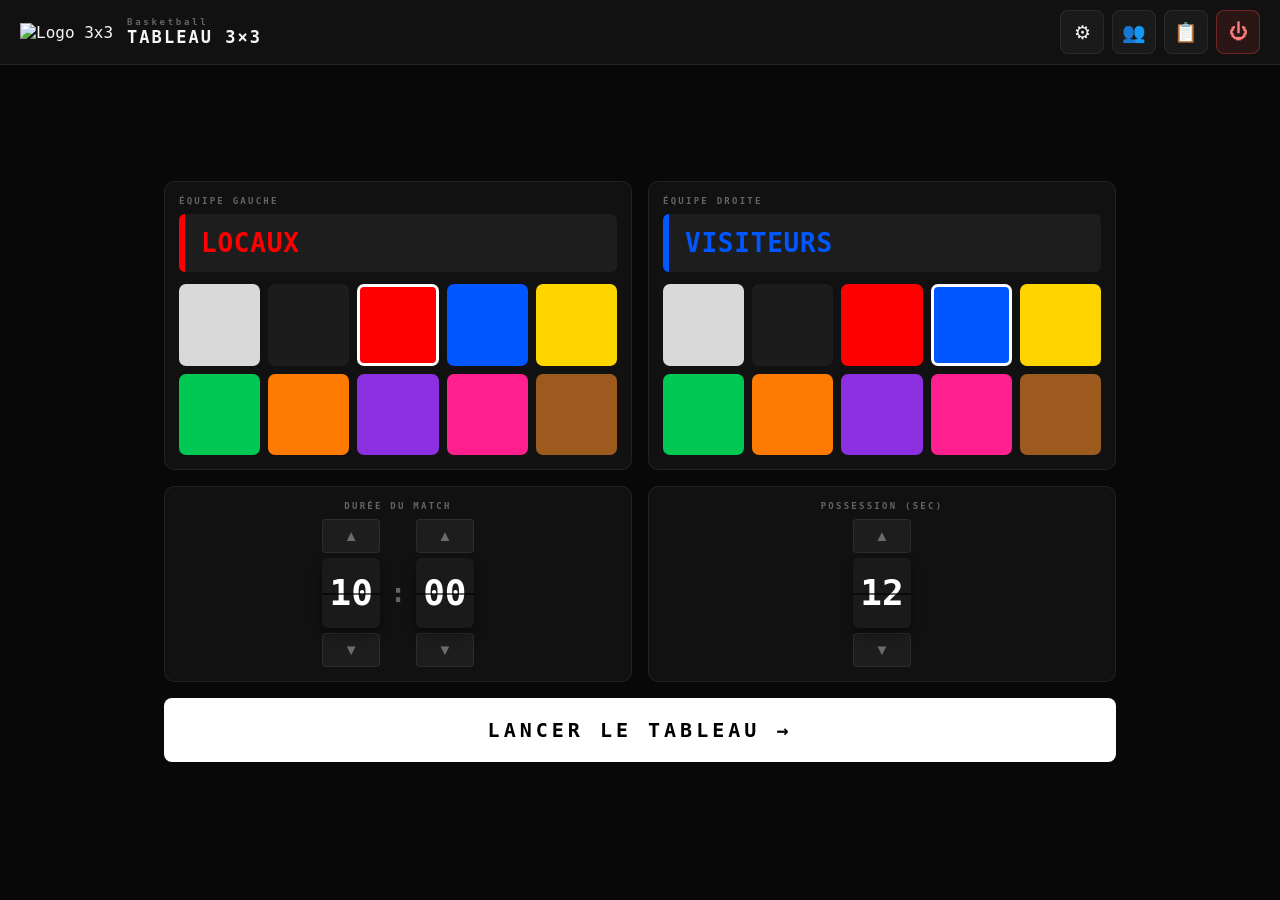
==== commit 56a04f6d: "version claude" ====
--- a/static/config.html
+++ b/static/config.html
@@ -4,7 +4,7 @@
   <meta charset="UTF-8">
   <meta name="viewport" content="width=device-width, initial-scale=1.0">
   <title>Config</title>
-  <link href="https://fonts.googleapis.com/css2?family=Inconsolata:wght@400;700;800&display=swap" rel="stylesheet">
+  <link rel="stylesheet" href="/fonts/fonts.css">
   <style>
     *, *::before, *::after { box-sizing: border-box; margin: 0; padding: 0; }
     :root {
@@ -547,17 +547,38 @@
   renderTeamsManageList();
 }
 
+// Petit utilitaire : crée un élément sans jamais interpréter de HTML. Les noms
+// d'équipe viennent du serveur (et donc potentiellement de n'importe quel
+// appareil du Wi-Fi) : textContent + addEventListener, jamais innerHTML/onclick
+// avec interpolation (un nom contenant ' ou " cassait le bouton CHOISIR).
+function el(tag, className, text) {
+  const e = document.createElement(tag);
+  if (className) e.className = className;
+  if (text !== undefined) e.textContent = text;
+  return e;
+}
+function safeColor(c) { return /^#[0-9a-fA-F]{6}$/.test(c) ? c : '#888888'; }
+
+function teamDot(color) {
+  const d = el('div', 'saved-dot');
+  d.style.background = safeColor(color);
+  return d;
+}
+
 function renderSavedList() {
-  const el = document.getElementById('savedList');
-  const teams = _teamsCache;
-  el.innerHTML = '';
-  if (!teams.length) { el.innerHTML = '<div class="saved-empty">Aucune équipe enregistrée</div>'; return; }
-  teams.forEach(({ id, name, color }) => {
-    const safeName = name.replace(/'/g,"\\'");
-    const row  = document.createElement('div');
-    row.className = 'saved-row';
-    row.innerHTML = `<div class="saved-dot" style="background:${color}"></div><div class="saved-name" onclick="loadTeam('${safeName}','${color}')">${name}</div><button class="btn-load" onclick="loadTeam('${safeName}','${color}')">CHOISIR</button><button class="btn-del" onclick="deleteTeam('${id}')">🗑</button>`;
-    el.appendChild(row);
+  const list = document.getElementById('savedList');
+  list.replaceChildren();
+  if (!_teamsCache.length) { list.appendChild(el('div', 'saved-empty', 'Aucune équipe enregistrée')); return; }
+  _teamsCache.forEach(({ id, name, color }) => {
+    const row = el('div', 'saved-row');
+    const nameEl = el('div', 'saved-name', name);
+    nameEl.addEventListener('click', () => loadTeam(name, color));
+    const pick = el('button', 'btn-load', 'CHOISIR');
+    pick.addEventListener('click', () => loadTeam(name, color));
+    const del = el('button', 'btn-del', '🗑');
+    del.addEventListener('click', () => deleteTeam(id));
+    row.append(teamDot(color), nameEl, pick, del);
+    list.appendChild(row);
   });
 }
 
@@ -568,17 +589,19 @@
 }
 
 function renderTeamsManageList() {
-  const el = document.getElementById('teamsManageList');
-  if (!el) return;
-  const teams = _teamsCache;
-  el.innerHTML = '';
-  if (!teams.length) { el.innerHTML = '<div class="saved-empty">Aucune équipe enregistrée</div>'; return; }
-  teams.forEach(({ id, name, color }) => {
-    const safeName = name.replace(/'/g,"\\'");
-    const row = document.createElement('div');
-    row.className = 'saved-row';
-    row.innerHTML = `<div class="saved-dot" style="background:${color}"></div><div class="saved-name" style="cursor:default">${name}</div><button class="btn-del" onclick="deleteTeamManage('${id}','${safeName}')" title="Supprimer">🗑</button>`;
-    el.appendChild(row);
+  const list = document.getElementById('teamsManageList');
+  if (!list) return;
+  list.replaceChildren();
+  if (!_teamsCache.length) { list.appendChild(el('div', 'saved-empty', 'Aucune équipe enregistrée')); return; }
+  _teamsCache.forEach(({ id, name, color }) => {
+    const row = el('div', 'saved-row');
+    const nameEl = el('div', 'saved-name', name);
+    nameEl.style.cursor = 'default';
+    const del = el('button', 'btn-del', '🗑');
+    del.title = 'Supprimer';
+    del.addEventListener('click', () => deleteTeamManage(id, name));
+    row.append(teamDot(color), nameEl, del);
+    list.appendChild(row);
   });
 }
 
@@ -595,23 +618,29 @@
     if (!r.ok) throw new Error('fetch failed');
     renderMatches(await r.json());
   } catch (e) {
-    el.innerHTML = '<div class="saved-empty">Impossible de charger l\'historique</div>';
+    el.replaceChildren(Object.assign(document.createElement('div'), { className: 'saved-empty', textContent: "Impossible de charger l'historique" }));
   }
 }
 
 function renderMatches(list) {
-  const el = document.getElementById('matchesList');
-  el.innerHTML = '';
-  if (!list.length) { el.innerHTML = '<div class="saved-empty">Aucun match enregistré</div>'; return; }
+  const box = document.getElementById('matchesList');
+  box.replaceChildren();
+  if (!list.length) { box.appendChild(el('div', 'saved-empty', 'Aucun match enregistré')); return; }
   // Déjà trié du plus récent au plus ancien par le serveur.
   list.forEach(m => {
     const d = new Date(m.date);
     const dateStr = d.toLocaleDateString('fr-FR', { day: '2-digit', month: '2-digit' })
       + ' ' + d.toLocaleTimeString('fr-FR', { hour: '2-digit', minute: '2-digit' });
-    const row = document.createElement('div');
-    row.className = 'match-row';
-    row.innerHTML = `<span class="match-date">${dateStr}</span><span class="match-teams">${m.home_team} <span style="opacity:.4">vs</span> ${m.away_team}</span><span class="match-score">${m.score_home} – ${m.score_away}</span><button class="btn-del" onclick="deleteMatch('${m.id}')" title="Supprimer">🗑</button>`;
-    el.appendChild(row);
+    const row = el('div', 'match-row');
+    const teams = el('span', 'match-teams');
+    const vs = el('span', '', 'vs');
+    vs.style.opacity = '.4';
+    teams.append(document.createTextNode(m.home_team + ' '), vs, document.createTextNode(' ' + m.away_team));
+    const del = el('button', 'btn-del', '🗑');
+    del.title = 'Supprimer';
+    del.addEventListener('click', () => deleteMatch(m.id));
+    row.append(el('span', 'match-date', dateStr), teams, el('span', 'match-score', m.score_home + ' – ' + m.score_away + (m.overtime ? ' (prol.)' : '')), del);
+    box.appendChild(row);
   });
 }
 
